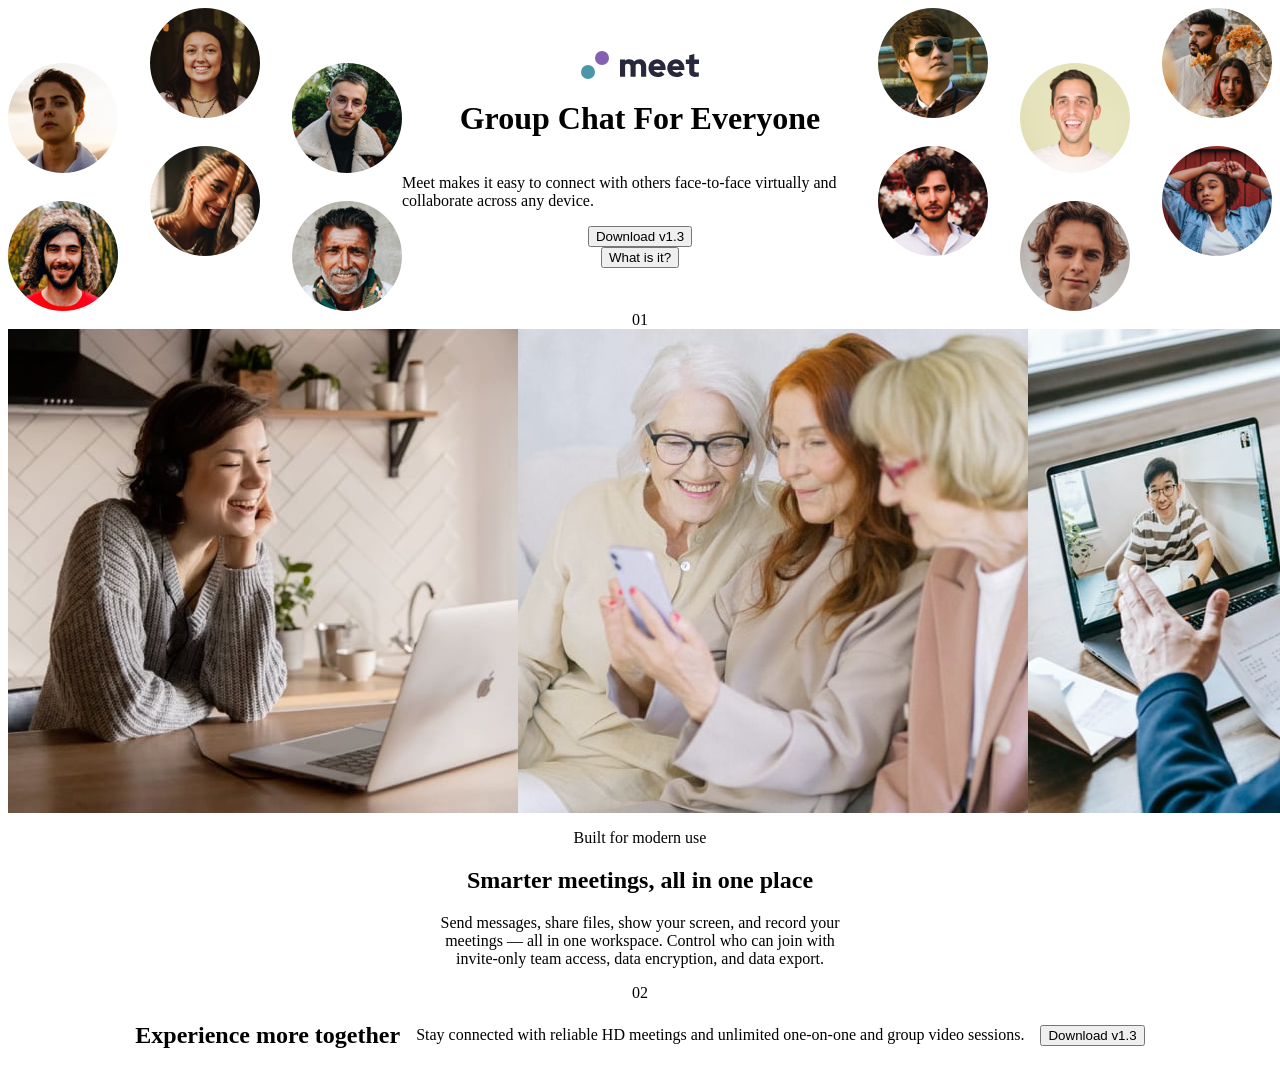
==== starter-code/index.html @ 9607057e "All HTML on page" ====
<!doctype html>
<html lang="en">
  <head>
    <meta charset="UTF-8" />
    <meta name="viewport" content="width=device-width, initial-scale=1.0" />

    <link
      rel="icon"
      type="image/png"
      sizes="32x32"
      href="./assets/favicon-32x32.png"
    />
    <link rel="stylesheet" href="/CSS/style.css" />

    <title>Frontend Mentor | Meet landing page</title>
  </head>
  <body>
    <header class="hero">
      <img src="assets/desktop/image-hero-left.png" alt="" />
      <div class="hero__inner-flex">
        <img src="assets/logo.svg" alt="" />
        <h1 class="hero__title">Group Chat For Everyone</h1>
        <p class="hero__sub-title">
          Meet makes it easy to connect with others face-to-face virtually and
          collaborate across any device.
        </p>
        <button>Download v1.3</button>
        <button>What is it?</button>
      </div>
      <img src="assets/desktop/image-hero-right.png" alt="" />
    </header>
    <main>
      <span class="one"> 01</span>
      <div class="image-flex">
        <img
          src="/starter-code/assets/desktop/image-woman-in-videocall.jpg"
          alt=""
        /><img
          src="/starter-code/assets/desktop/image-women-videochatting.jpg"
          alt=""
        /><img
          src="/starter-code/assets/desktop/image-men-in-meeting.jpg"
          alt=""
        /><img
          src="/starter-code/assets/desktop/image-man-texting.jpg"
          alt=""
        />
      </div>
      <article>
        <p>Built for modern use</p>
        <h2>Smarter meetings, all in one place</h2>
        <p>
          Send messages, share files, show your screen, and record your meetings
          — all in one workspace. Control who can join with invite-only team
          access, data encryption, and data export.
        </p>
      </article>
    </main>
    <span class="two"> 02 </span>
    <footer class="footer__flex">
      <h2>Experience more together</h2>
      <p>
        Stay connected with reliable HD meetings and unlimited one-on-one and
        group video sessions.
      </p>
      <button>Download v1.3</button>
    </footer>
  </body>
</html>
---- CSS/style.css ----
.hero {
    display: flex;
}

.hero__inner-flex {
    display: flex;
    flex-direction: column;
    justify-content: center;
    align-items: center;
}

.image-flex {
    display: flex;
}

.one,
.two {
    display: block;
    text-align: center;
}

article {
    margin: auto;
    text-align: center;
    max-width: 50ch;
}

.footer__flex {
    display: flex;
    gap: 1rem;
    justify-content: center;
    align-items: center;
}
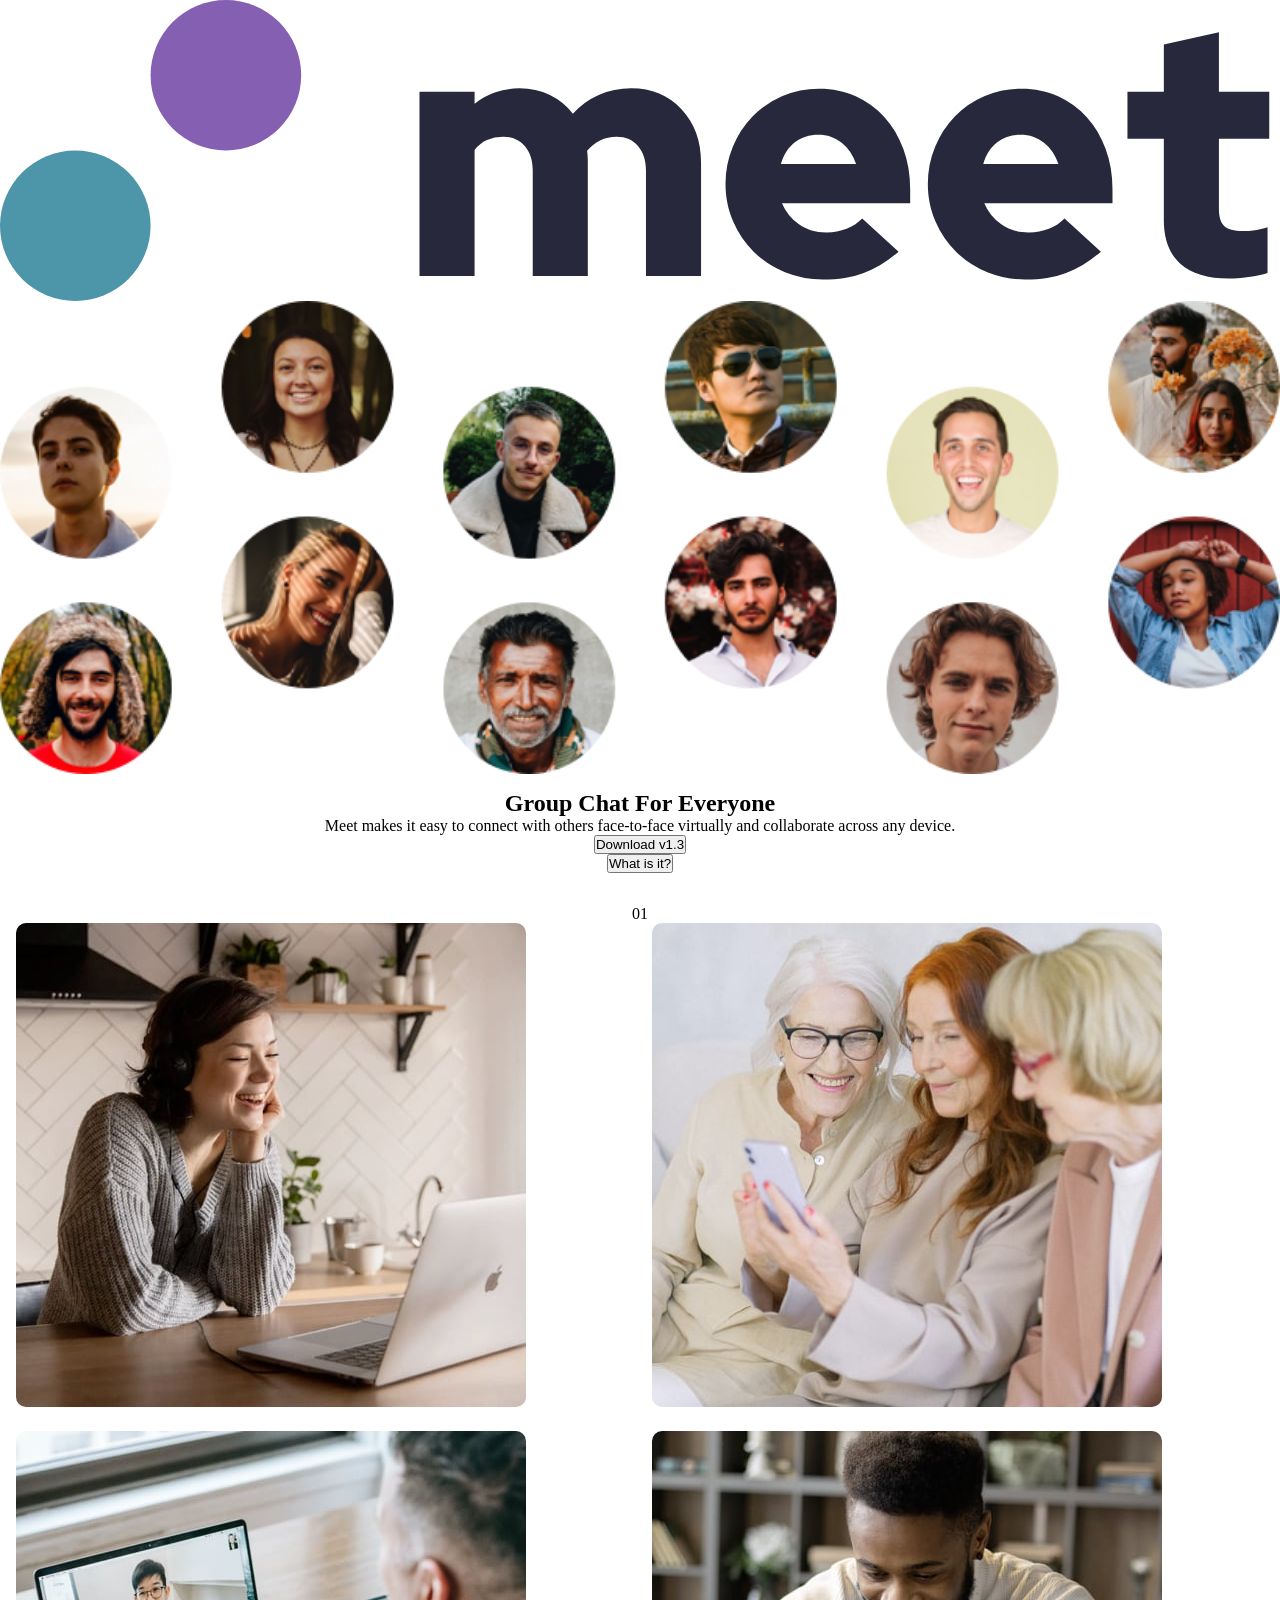
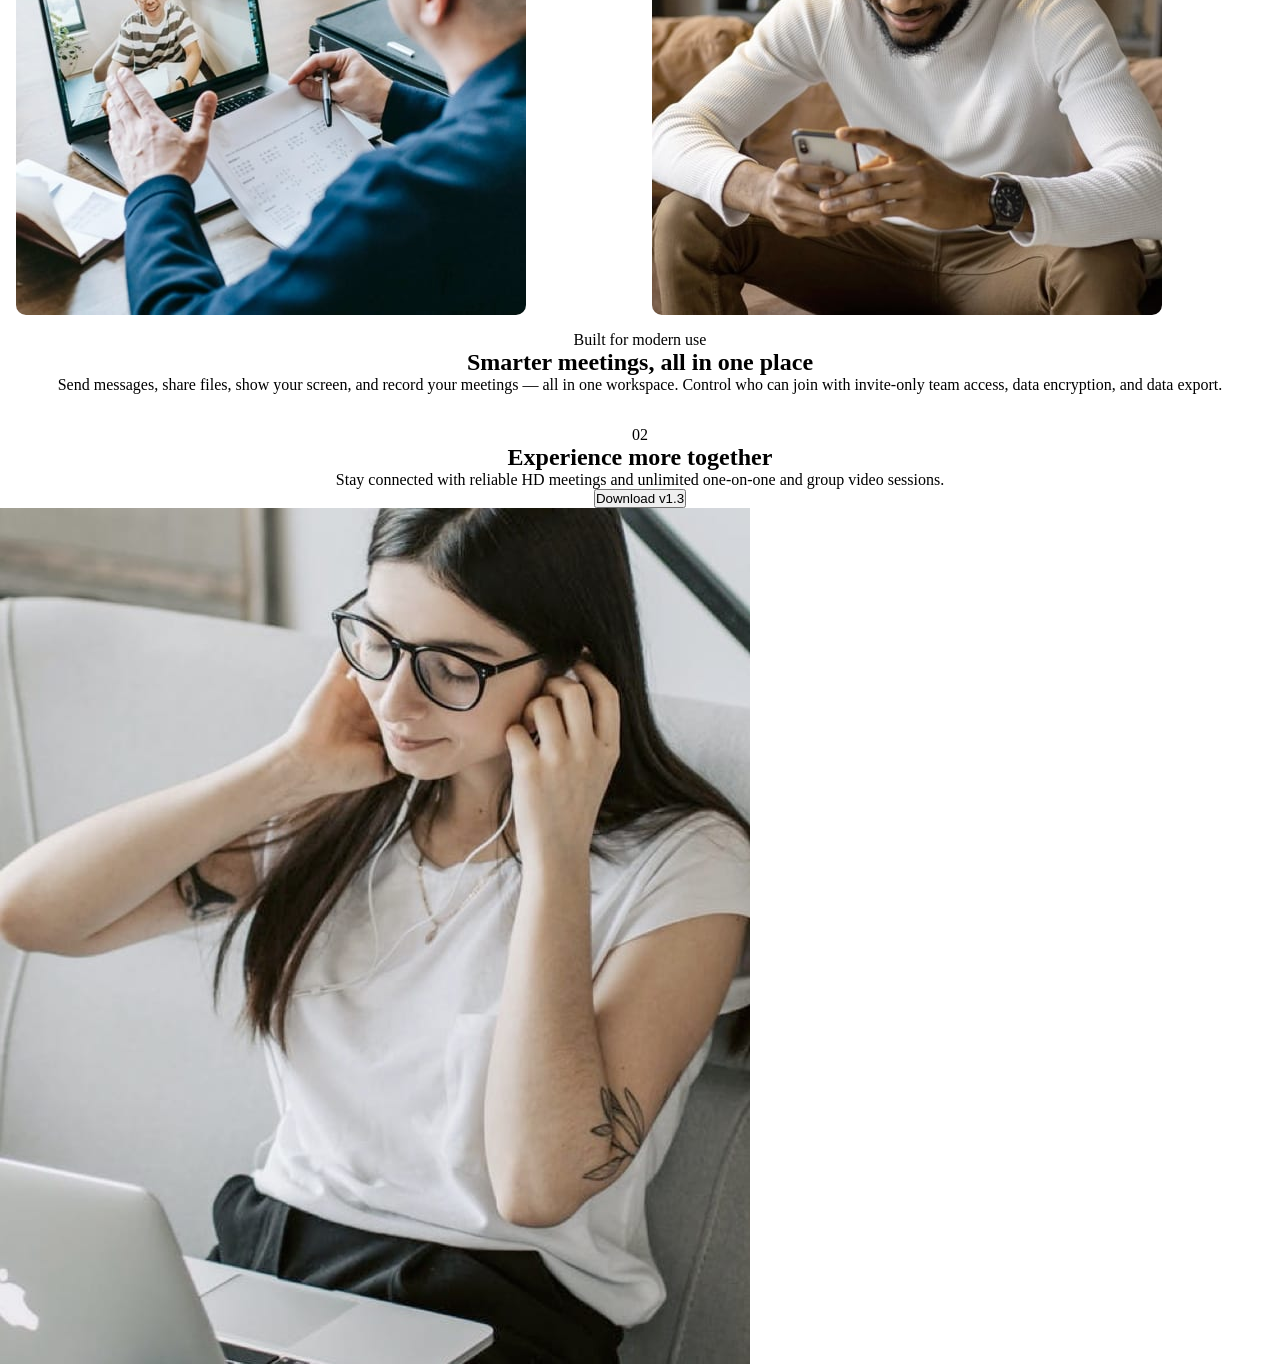
==== commit 168ab752: "Started over witha  mobile-first approach" ====
--- a/starter-code/index.html
+++ b/starter-code/index.html
@@ -11,14 +11,15 @@
       href="./assets/favicon-32x32.png"
     />
     <link rel="stylesheet" href="/CSS/style.css" />
+    <link rel="stylesheet" href="/CSS/global.css" />
 
     <title>Frontend Mentor | Meet landing page</title>
   </head>
   <body>
     <header class="hero">
-      <img src="assets/desktop/image-hero-left.png" alt="" />
-      <div class="hero__inner-flex">
-        <img src="assets/logo.svg" alt="" />
+      <img src="assets/logo.svg" alt="" class="hero__image-logo" />
+      <img src="assets/tablet/image-hero.png" alt="" />
+      <article class="hero__text">
         <h1 class="hero__title">Group Chat For Everyone</h1>
         <p class="hero__sub-title">
           Meet makes it easy to connect with others face-to-face virtually and
@@ -26,12 +27,11 @@
         </p>
         <button>Download v1.3</button>
         <button>What is it?</button>
-      </div>
-      <img src="assets/desktop/image-hero-right.png" alt="" />
+      </article>
     </header>
     <main>
       <span class="one"> 01</span>
-      <div class="image-flex">
+      <div class="image-grid">
         <img
           src="/starter-code/assets/desktop/image-woman-in-videocall.jpg"
           alt=""
@@ -64,6 +64,7 @@
         group video sessions.
       </p>
       <button>Download v1.3</button>
+      <img src="assets/mobile/image-footer.jpg" alt="" />
     </footer>
   </body>
 </html>
--- a/CSS/style.css
+++ b/CSS/style.css
@@ -1,33 +1,38 @@
 .hero {
     display: flex;
-}
-
-.hero__inner-flex {
-    display: flex;
     flex-direction: column;
-    justify-content: center;
-    align-items: center;
-}
-
-.image-flex {
-    display: flex;
-}
-
-.one,
-.two {
-    display: block;
     text-align: center;
 }
 
-article {
-    margin: auto;
+span {
     text-align: center;
-    max-width: 50ch;
 }
 
-.footer__flex {
-    display: flex;
-    gap: 1rem;
-    justify-content: center;
-    align-items: center;
+.hero__text button {
+    display: block;
+    margin: auto;
+}
+
+.image-grid {
+    display: grid;
+    grid-template-columns: repeat(2, 1fr);
+    /* grid-template-rows: repeat(2, 1fr); */
+    gap: 1.5rem;
+}
+
+.image-grid img {
+    border-radius: 10px;
+}
+
+article,
+main {
+    padding: 1rem;
+}
+
+article {
+    text-align: center;
+}
+
+footer {
+    text-align: center;
 }
--- a/CSS/global.css
+++ b/CSS/global.css
@@ -0,0 +1,42 @@
+/* GLOBAL STYLES */
+
+*,
+*::before,
+*::after {
+    box-sizing: border-box;
+    margin: 0;
+    padding: 0;
+}
+
+img,
+picture,
+video,
+canvas,
+span,
+svg {
+    display: block;
+    max-width: 100%;
+}
+
+p,
+h1,
+h2,
+h3,
+h4,
+h5,
+h6 {
+    overflow-wrap: break-word;
+}
+
+p {
+    text-wrap: pretty;
+}
+
+h1,
+h2,
+h3,
+h4,
+h5,
+h6 {
+    text-wrap: balance;
+}
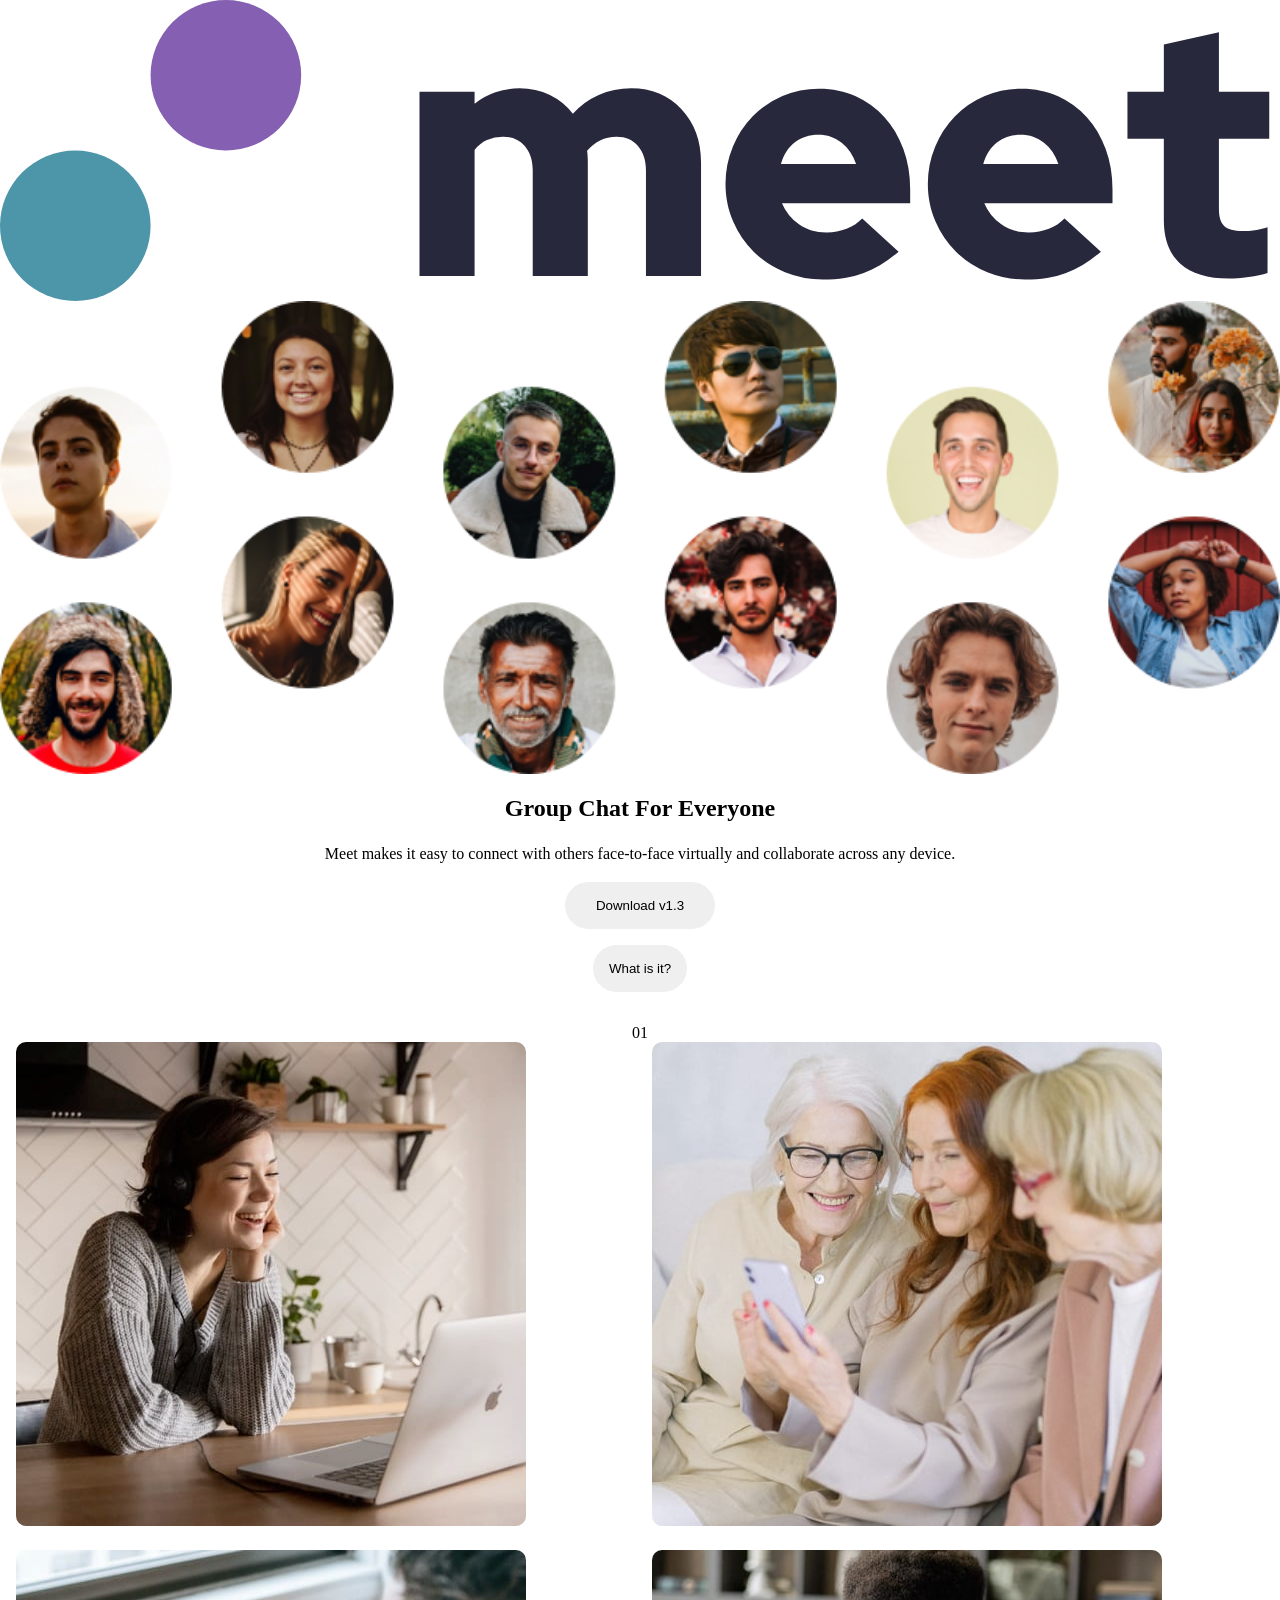
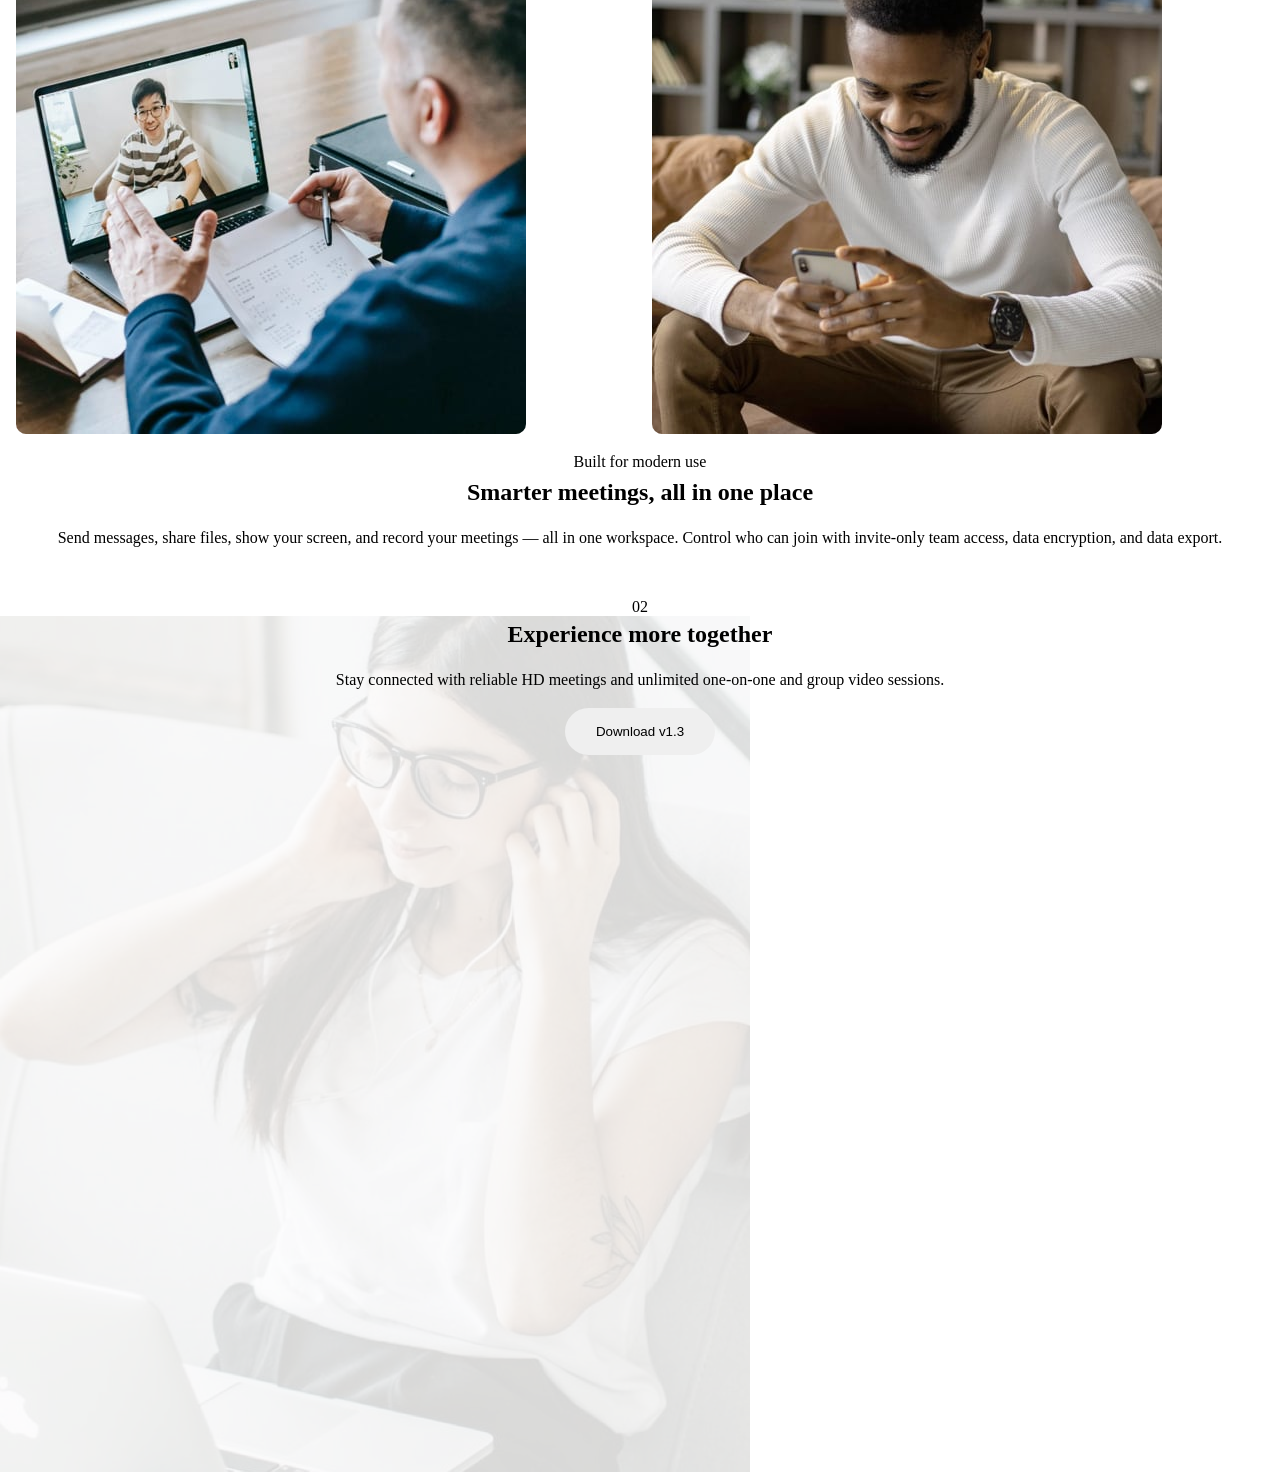
==== commit dfd22c75: "styled buttons and spaced text" ====
--- a/starter-code/index.html
+++ b/starter-code/index.html
@@ -25,8 +25,10 @@
           Meet makes it easy to connect with others face-to-face virtually and
           collaborate across any device.
         </p>
-        <button>Download v1.3</button>
-        <button>What is it?</button>
+        <div class="button-wrap">
+          <button class="download">Download v1.3</button>
+          <button>What is it?</button>
+        </div>
       </article>
     </header>
     <main>
@@ -48,8 +50,8 @@
       </div>
       <article>
         <p>Built for modern use</p>
-        <h2>Smarter meetings, all in one place</h2>
-        <p>
+        <h2 class="description-heading">Smarter meetings, all in one place</h2>
+        <p class="description-text">
           Send messages, share files, show your screen, and record your meetings
           — all in one workspace. Control who can join with invite-only team
           access, data encryption, and data export.
@@ -63,7 +65,7 @@
         Stay connected with reliable HD meetings and unlimited one-on-one and
         group video sessions.
       </p>
-      <button>Download v1.3</button>
+      <button class="download">Download v1.3</button>
       <img src="assets/mobile/image-footer.jpg" alt="" />
     </footer>
   </body>
--- a/CSS/style.css
+++ b/CSS/style.css
@@ -11,6 +11,27 @@
 .hero__text button {
     display: block;
     margin: auto;
+}
+
+.hero__title,
+.hero__sub-title {
+    margin-bottom: 1rem;
+}
+
+.button-wrap {
+    display: flex;
+    flex-direction: column;
+    gap: 1rem;
+}
+
+button {
+    border-radius: 30px;
+    padding: 1rem;
+    border: none;
+}
+
+.download {
+    width: 150px;
 }
 
 .image-grid {
@@ -29,10 +50,46 @@
     padding: 1rem;
 }
 
-article {
+article,
+footer {
     text-align: center;
+    line-height: 1.5;
 }
 
-footer {
+.description-heading,
+.description-text {
+    margin-bottom: 1rem;
+}
+
+
+/* 
+FOOTER STYLES ARE REPETITIVE */
+
+.footer__flex {
+    position: relative;
+    display: flex;
+    flex-direction: column;
     text-align: center;
+    height: 55vh;
+    /*PROBABLY NEEDS CHANGE (VH)*/
+    gap: 1rem;
+}
+
+.footer__flex h2 {
+    z-index: 1;
+}
+
+.footer__flex p {
+    z-index: 1;
+}
+
+.footer__flex button {
+    z-index: 1;
+    margin-inline: auto;
+}
+
+.footer__flex img {
+    position: absolute;
+    z-index: 0;
+    opacity: 0.15;
 }
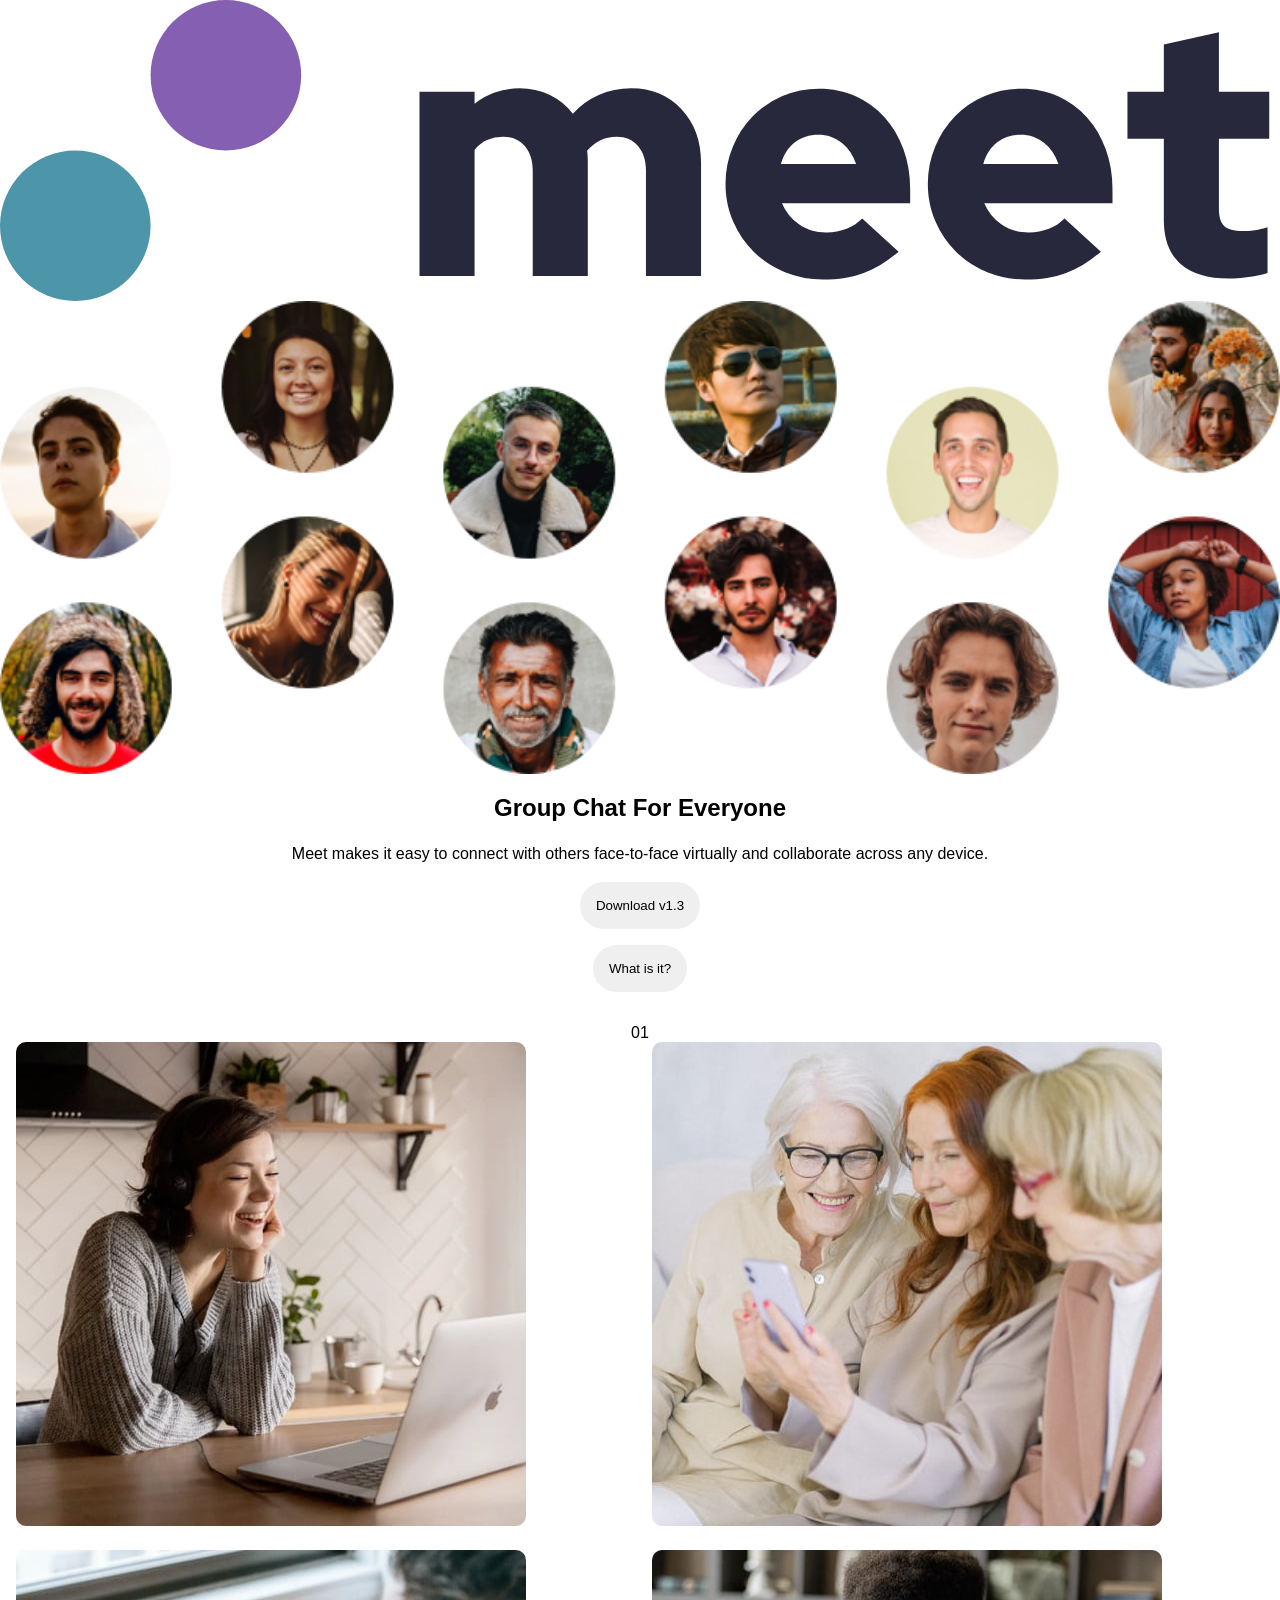
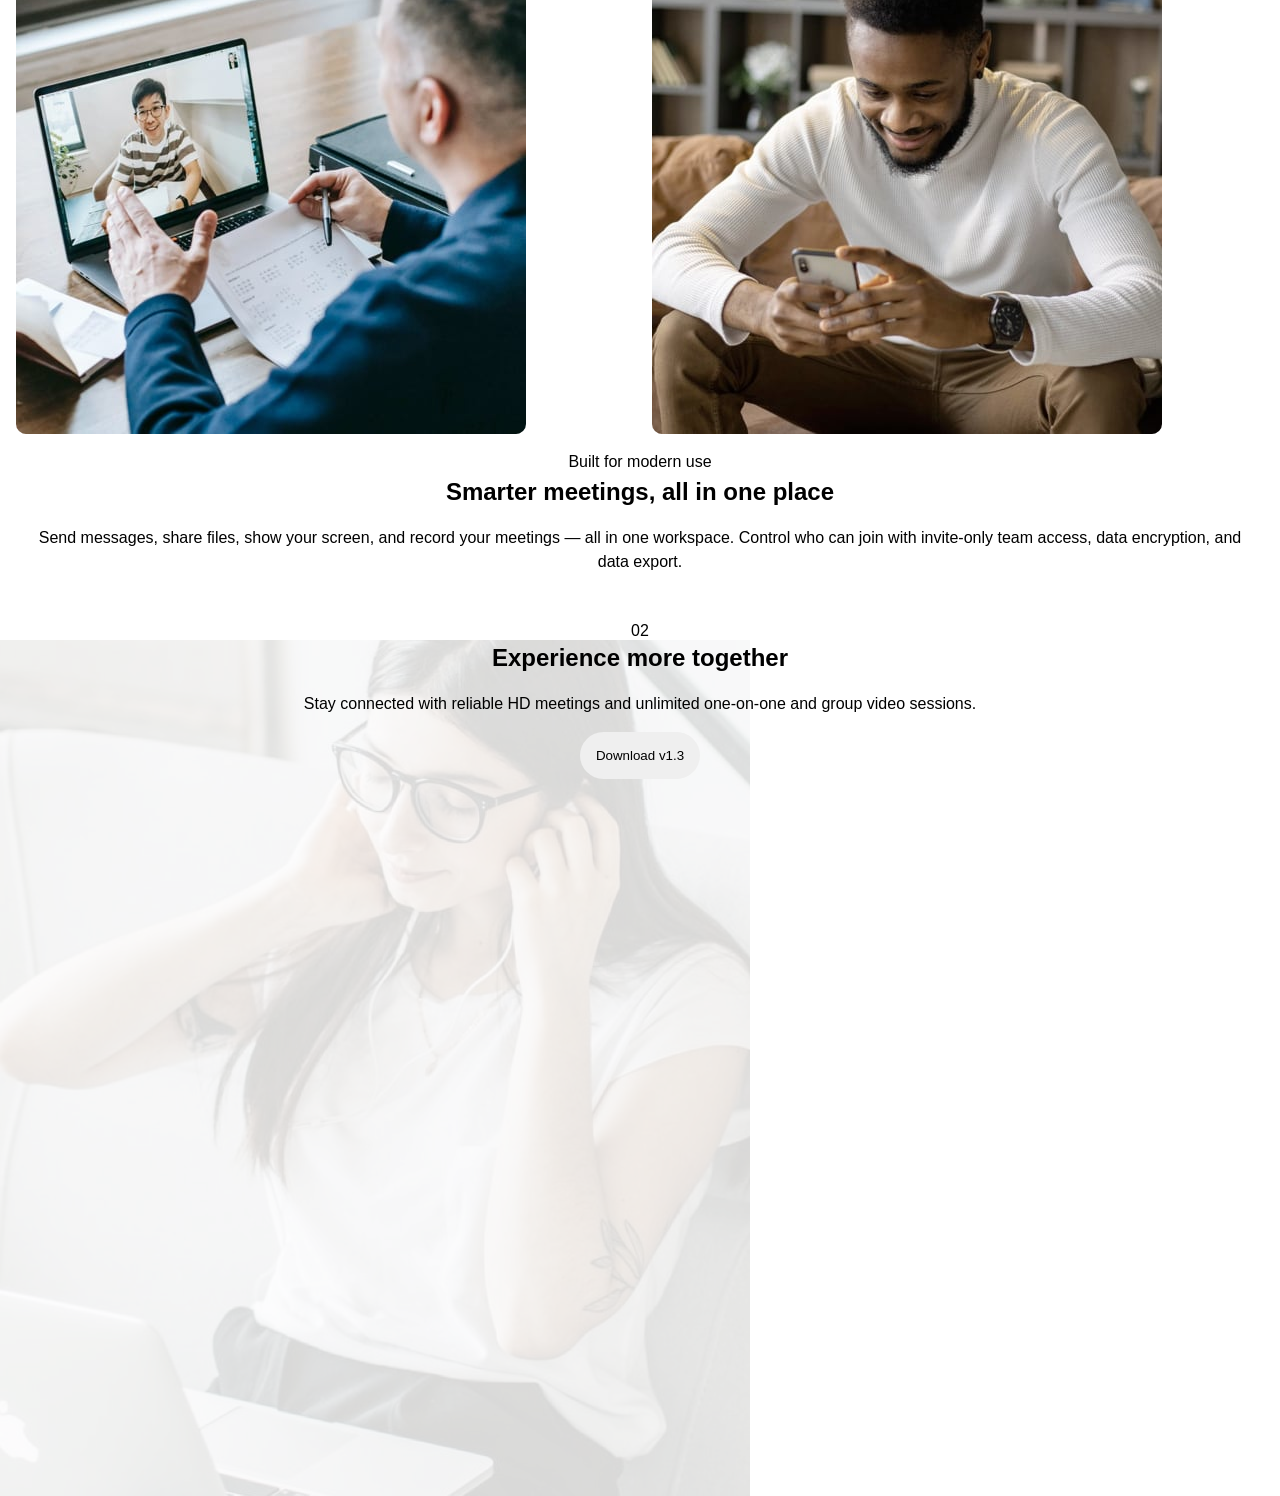
==== commit 41ec2289: "Completed mobile styles. Needs fine tuning" ====
--- a/starter-code/index.html
+++ b/starter-code/index.html
@@ -27,7 +27,7 @@
         </p>
         <div class="button-wrap">
           <button class="download">Download v1.3</button>
-          <button>What is it?</button>
+          <button class="question-button">What is it?</button>
         </div>
       </article>
     </header>
--- a/CSS/style.css
+++ b/CSS/style.css
@@ -18,6 +18,7 @@
     margin-bottom: 1rem;
 }
 
+/* BUTTONS */
 .button-wrap {
     display: flex;
     flex-direction: column;
@@ -30,9 +31,14 @@
     border: none;
 }
 
+/* 
 .download {
     width: 150px;
 }
+
+.question-button {
+    width: 115px;
+} */
 
 .image-grid {
     display: grid;
--- a/CSS/global.css
+++ b/CSS/global.css
@@ -6,6 +6,10 @@
     box-sizing: border-box;
     margin: 0;
     padding: 0;
+}
+
+body {
+    font-family: sans-serif;
 }
 
 img,
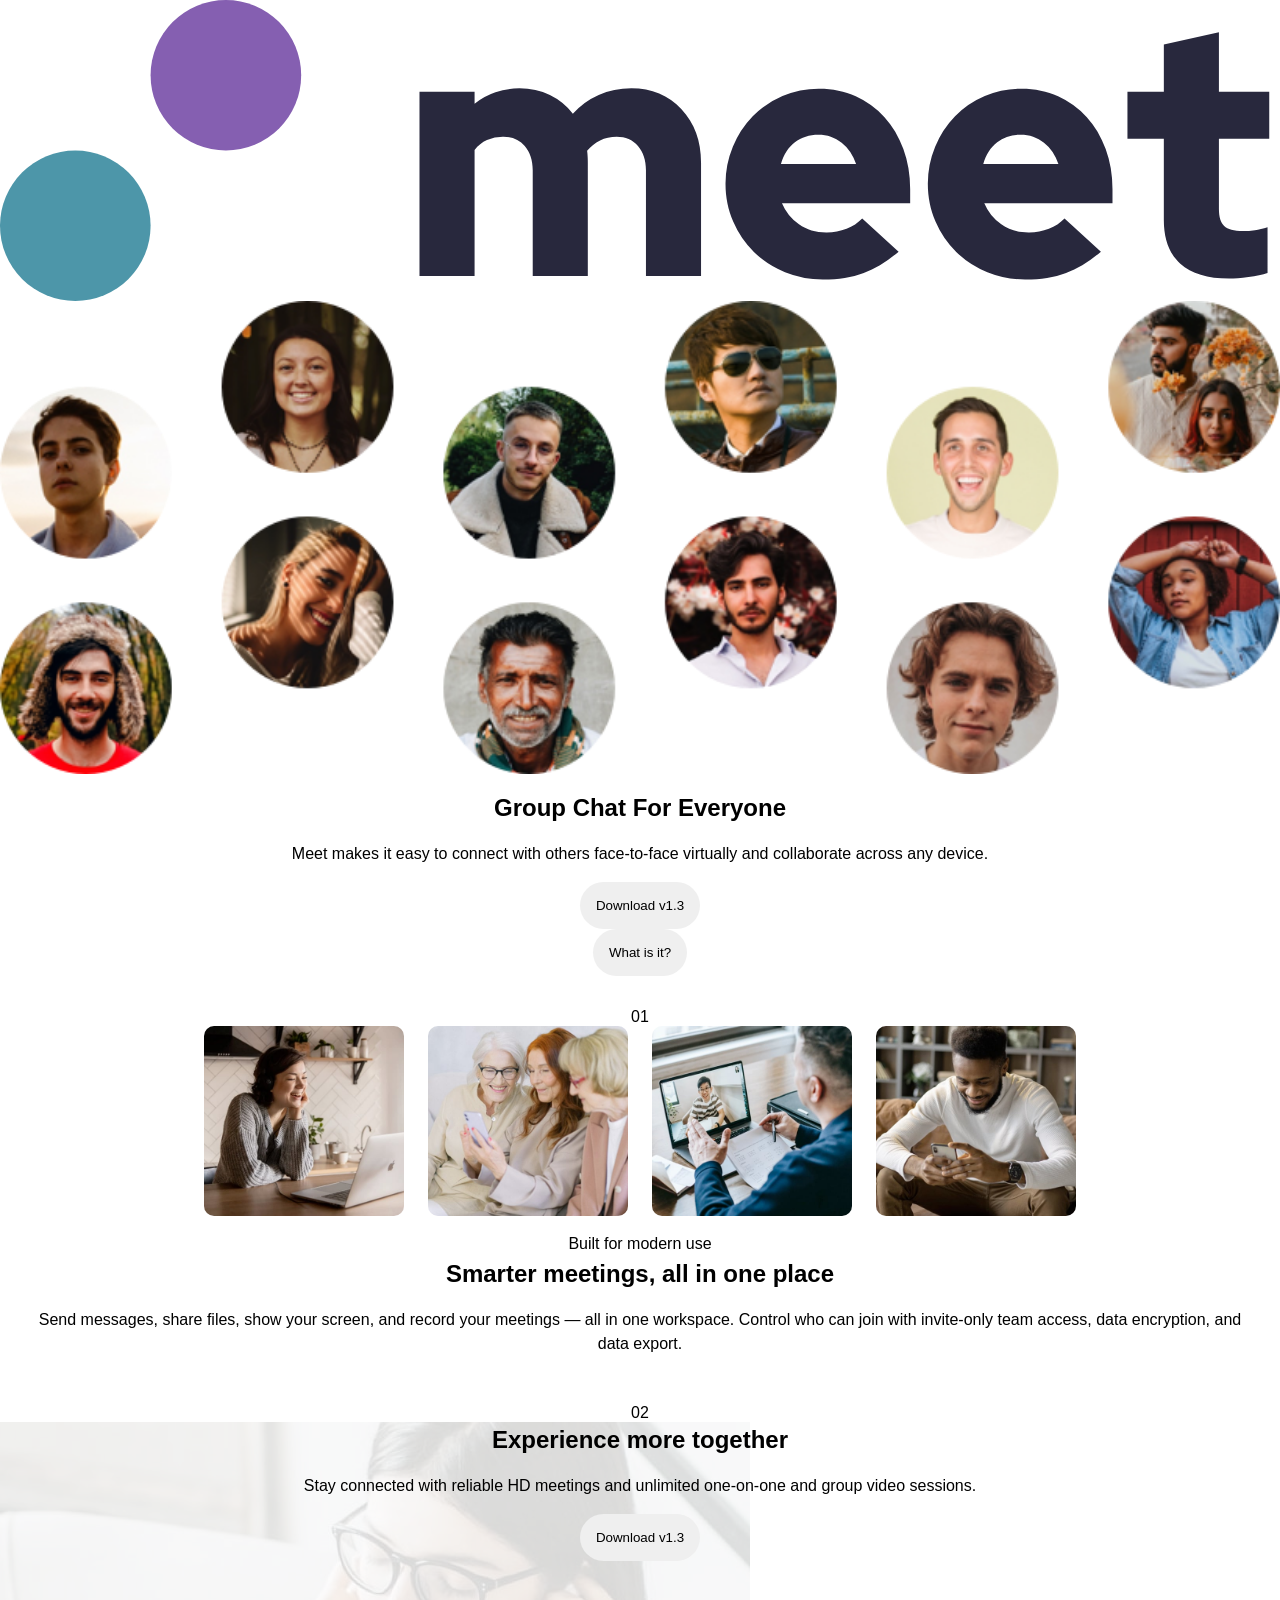
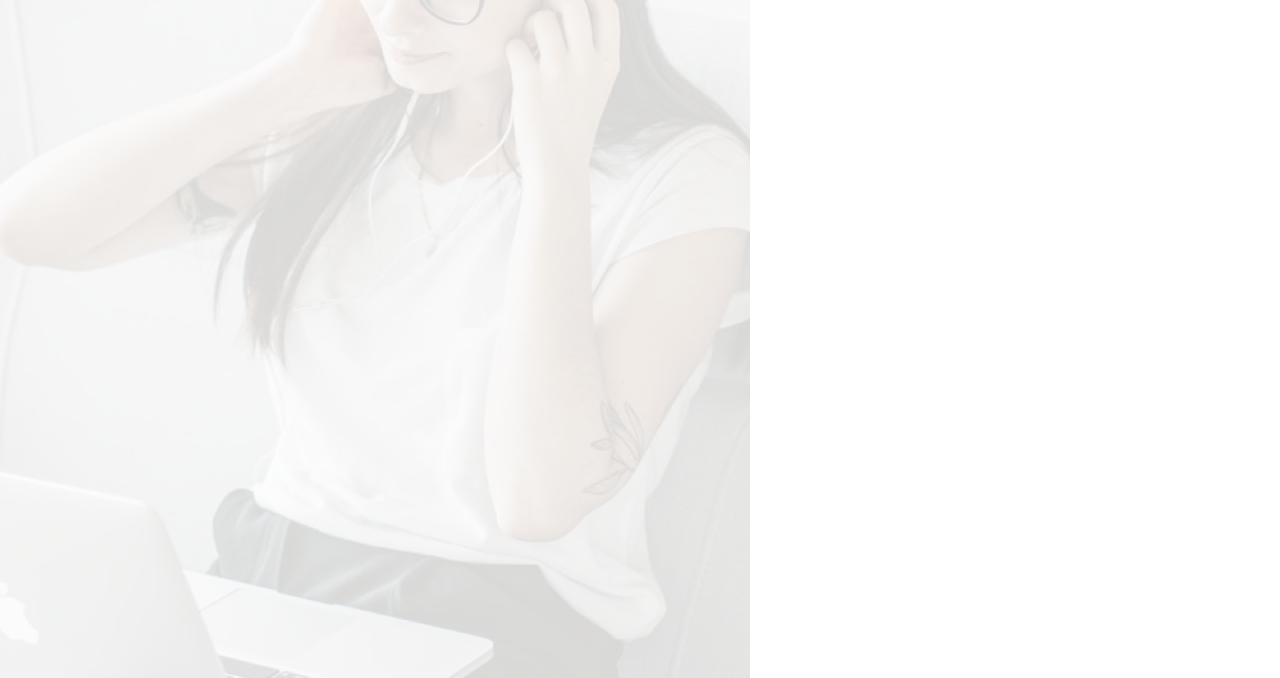
==== commit 2a253797: "added width to the images withing the image-grid class to start fixing oversized flex container prob" ====
--- a/starter-code/index.html
+++ b/starter-code/index.html
@@ -25,10 +25,8 @@
           Meet makes it easy to connect with others face-to-face virtually and
           collaborate across any device.
         </p>
-        <div class="button-wrap">
-          <button class="download">Download v1.3</button>
-          <button class="question-button">What is it?</button>
-        </div>
+        <button class="download">Download v1.3</button>
+        <button class="question-button">What is it?</button>
       </article>
     </header>
     <main>
--- a/CSS/style.css
+++ b/CSS/style.css
@@ -98,4 +98,20 @@
     position: absolute;
     z-index: 0;
     opacity: 0.15;
+}
+
+/* 
+MEDIA QUERIES */
+
+@media(min-width: 768px) {
+    .image-grid {
+        display: flex;
+        flex-direction: row;
+        justify-content: center;
+    }
+
+    .image-grid img {
+        width: 200px;
+        height: auto;
+    }
 }
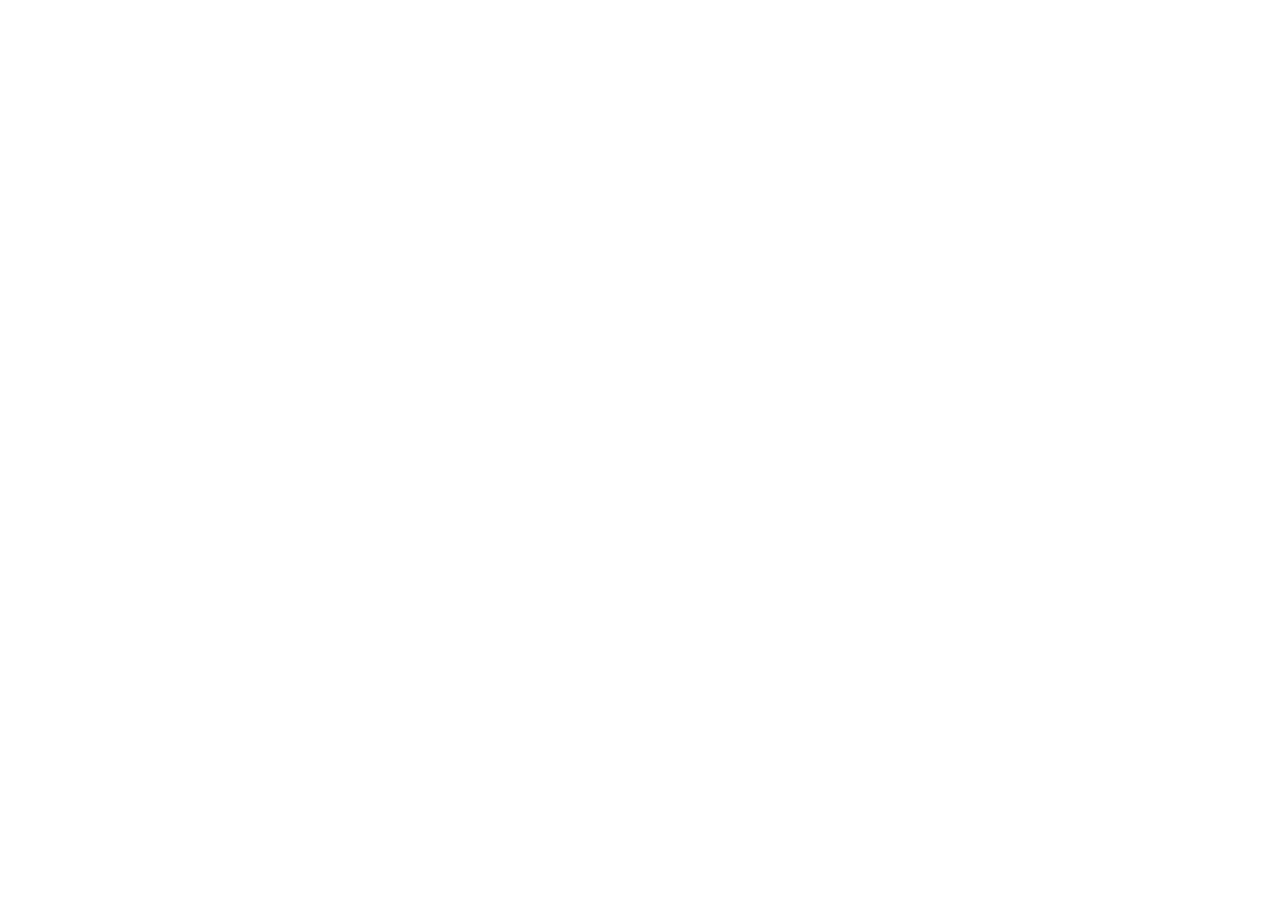
==== commit 4788e0da: "strating from scratch" ====
--- a/starter-code/index.html
+++ b/starter-code/index.html
@@ -16,55 +16,8 @@
     <title>Frontend Mentor | Meet landing page</title>
   </head>
   <body>
-    <header class="hero">
-      <img src="assets/logo.svg" alt="" class="hero__image-logo" />
-      <img src="assets/tablet/image-hero.png" alt="" />
-      <article class="hero__text">
-        <h1 class="hero__title">Group Chat For Everyone</h1>
-        <p class="hero__sub-title">
-          Meet makes it easy to connect with others face-to-face virtually and
-          collaborate across any device.
-        </p>
-        <button class="download">Download v1.3</button>
-        <button class="question-button">What is it?</button>
-      </article>
-    </header>
-    <main>
-      <span class="one"> 01</span>
-      <div class="image-grid">
-        <img
-          src="/starter-code/assets/desktop/image-woman-in-videocall.jpg"
-          alt=""
-        /><img
-          src="/starter-code/assets/desktop/image-women-videochatting.jpg"
-          alt=""
-        /><img
-          src="/starter-code/assets/desktop/image-men-in-meeting.jpg"
-          alt=""
-        /><img
-          src="/starter-code/assets/desktop/image-man-texting.jpg"
-          alt=""
-        />
-      </div>
-      <article>
-        <p>Built for modern use</p>
-        <h2 class="description-heading">Smarter meetings, all in one place</h2>
-        <p class="description-text">
-          Send messages, share files, show your screen, and record your meetings
-          — all in one workspace. Control who can join with invite-only team
-          access, data encryption, and data export.
-        </p>
-      </article>
-    </main>
-    <span class="two"> 02 </span>
-    <footer class="footer__flex">
-      <h2>Experience more together</h2>
-      <p>
-        Stay connected with reliable HD meetings and unlimited one-on-one and
-        group video sessions.
-      </p>
-      <button class="download">Download v1.3</button>
-      <img src="assets/mobile/image-footer.jpg" alt="" />
-    </footer>
+    <header></header>
+    <main></main>
+    <footer class="footer__flex"></footer>
   </body>
 </html>
--- a/CSS/global.css
+++ b/CSS/global.css
@@ -6,10 +6,6 @@
     box-sizing: border-box;
     margin: 0;
     padding: 0;
-}
-
-body {
-    font-family: sans-serif;
 }
 
 img,
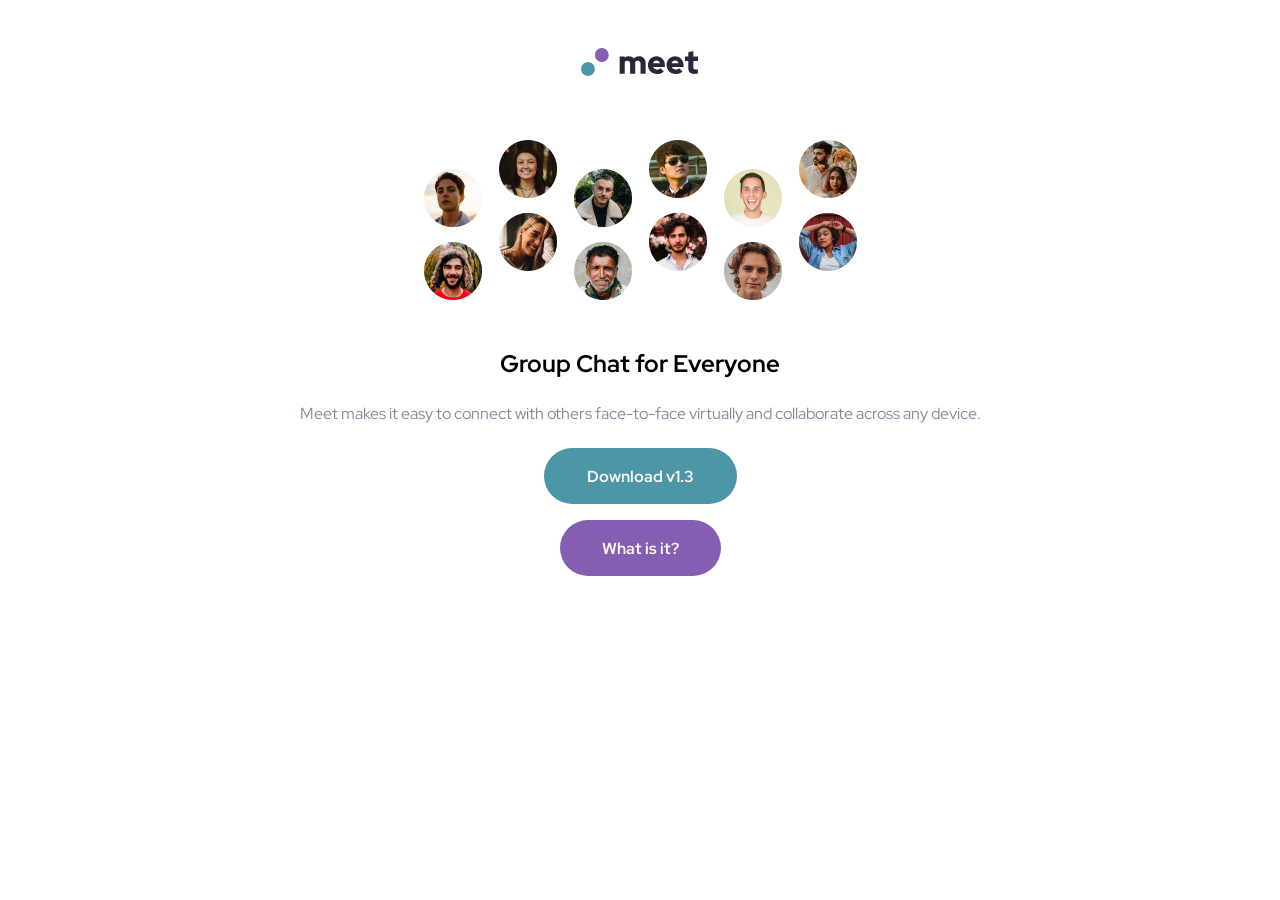
==== commit fe7e83e3: "finished header styles, colors, fonts" ====
--- a/starter-code/index.html
+++ b/starter-code/index.html
@@ -11,12 +11,27 @@
       href="./assets/favicon-32x32.png"
     />
     <link rel="stylesheet" href="/CSS/style.css" />
-    <link rel="stylesheet" href="/CSS/global.css" />
+
+    <link rel="stylesheet" href="/fonts/fonts.css" />
 
     <title>Frontend Mentor | Meet landing page</title>
   </head>
   <body>
-    <header></header>
+    <header class="header">
+      <img src="assets/logo.svg" alt="" class="header__logo" />
+      <img src="assets/tablet/image-hero.png" alt="" class="header__image" />
+      <article class="header__description">
+        <h1 class="header__title">Group Chat for Everyone</h1>
+        <p class="header__paragraph">
+          Meet makes it easy to connect with others face-to-face virtually and
+          collaborate across any device.
+        </p>
+        <div class="header__button-wrap">
+          <button class="header__download-btn">Download v1.3</button
+          ><button class="header__question-btn">What is it?</button>
+        </div>
+      </article>
+    </header>
     <main></main>
     <footer class="footer__flex"></footer>
   </body>
--- a/CSS/style.css
+++ b/CSS/style.css
@@ -0,0 +1,136 @@
+/* TODO: 
+ */
+
+:root {
+    /* COLORS */
+    --cyan-600: hsl(192, 37%, 48%);
+    --cyan-300: hsl(192, 90%, 77%);
+    --purple-600: hsl(268, 34%, 53%);
+    --purple-300: hsl(268, 100%, 86%);
+    --slate-900: hsl(240, 21%, 20%);
+    --slate-600: hsl(240, 10%, 57%);
+    --slate-300: hsl(240, 18%, 85%);
+    --white: hsl(0, 0%, 98%);
+
+    /* FONTS */
+    --fs-700: 700;
+
+}
+
+/* GLOBAL */
+*,
+*::before,
+*::after {
+    box-sizing: border-box;
+    margin: 0;
+    padding: 0;
+}
+
+body {
+    font-family: 'Red Hat Display', sans-serif;
+}
+
+img,
+picture,
+video,
+canvas,
+svg {
+    display: block;
+    max-width: 100%;
+}
+
+input,
+button,
+textarea,
+select {
+    font: inherit;
+}
+
+p,
+h1,
+h2,
+h3,
+h4,
+h5,
+h6 {
+    overflow-wrap: break-word;
+}
+
+p {
+    text-wrap: pretty;
+}
+
+h1,
+h2,
+h3,
+h4,
+h5,
+h6 {
+    text-wrap: balance;
+}
+
+/* HEADER STYLES */
+.header {
+    /* border: 2px solid orangered; */
+    display: flex;
+    flex-direction: column;
+    align-items: center;
+}
+
+.header__logo {
+    width: 118px;
+    height: 28px;
+    margin-block: 48px 64px;
+}
+
+.header__image {
+    width: 433px;
+    height: 160px;
+    margin-bottom: 48px;
+}
+
+.header__description {
+    /* border: 2px solid red; */
+    display: flex;
+    flex-direction: column;
+    align-items: center;
+    margin-inline: 32px;
+    text-align: center;
+}
+
+.header__title {
+    margin-bottom: 24px;
+}
+
+.header__paragraph {
+    margin-bottom: 24px;
+    color: var(--slate-600);
+}
+
+.header__button-wrap {
+    display: flex;
+    flex-direction: column;
+    align-items: center;
+    gap: 16px;
+}
+
+/* BUTTON STYLES */
+
+button {
+    border: none;
+    border-radius: 29px;
+    height: 56px;
+    font-weight: var(--fs-700);
+}
+
+.header__download-btn {
+    width: 193px;
+    color: var(--white);
+    background-color: var(--cyan-600);
+}
+
+.header__question-btn {
+    width: 161px;
+    color: var(--white);
+    background-color: var(--purple-600);
+}
--- a/fonts/fonts.css
+++ b/fonts/fonts.css
@@ -0,0 +1,21 @@
+/* red-hat-display-regular - latin */
+@font-face {
+    font-display: swap;
+    /* Check https://developer.mozilla.org/en-US/docs/Web/CSS/@font-face/font-display for other options. */
+    font-family: 'Red Hat Display';
+    font-style: normal;
+    font-weight: 400;
+    src: url('/fonts/red-hat-display-v21-latin-regular.woff2') format('woff2');
+    /* Chrome 36+, Opera 23+, Firefox 39+, Safari 12+, iOS 10+ */
+}
+
+/* red-hat-display-700 - latin */
+@font-face {
+    font-display: swap;
+    /* Check https://developer.mozilla.org/en-US/docs/Web/CSS/@font-face/font-display for other options. */
+    font-family: 'Red Hat Display';
+    font-style: normal;
+    font-weight: 700;
+    src: url('/fonts/red-hat-display-v21-latin-700.woff2') format('woff2');
+    /* Chrome 36+, Opera 23+, Firefox 39+, Safari 12+, iOS 10+ */
+}
